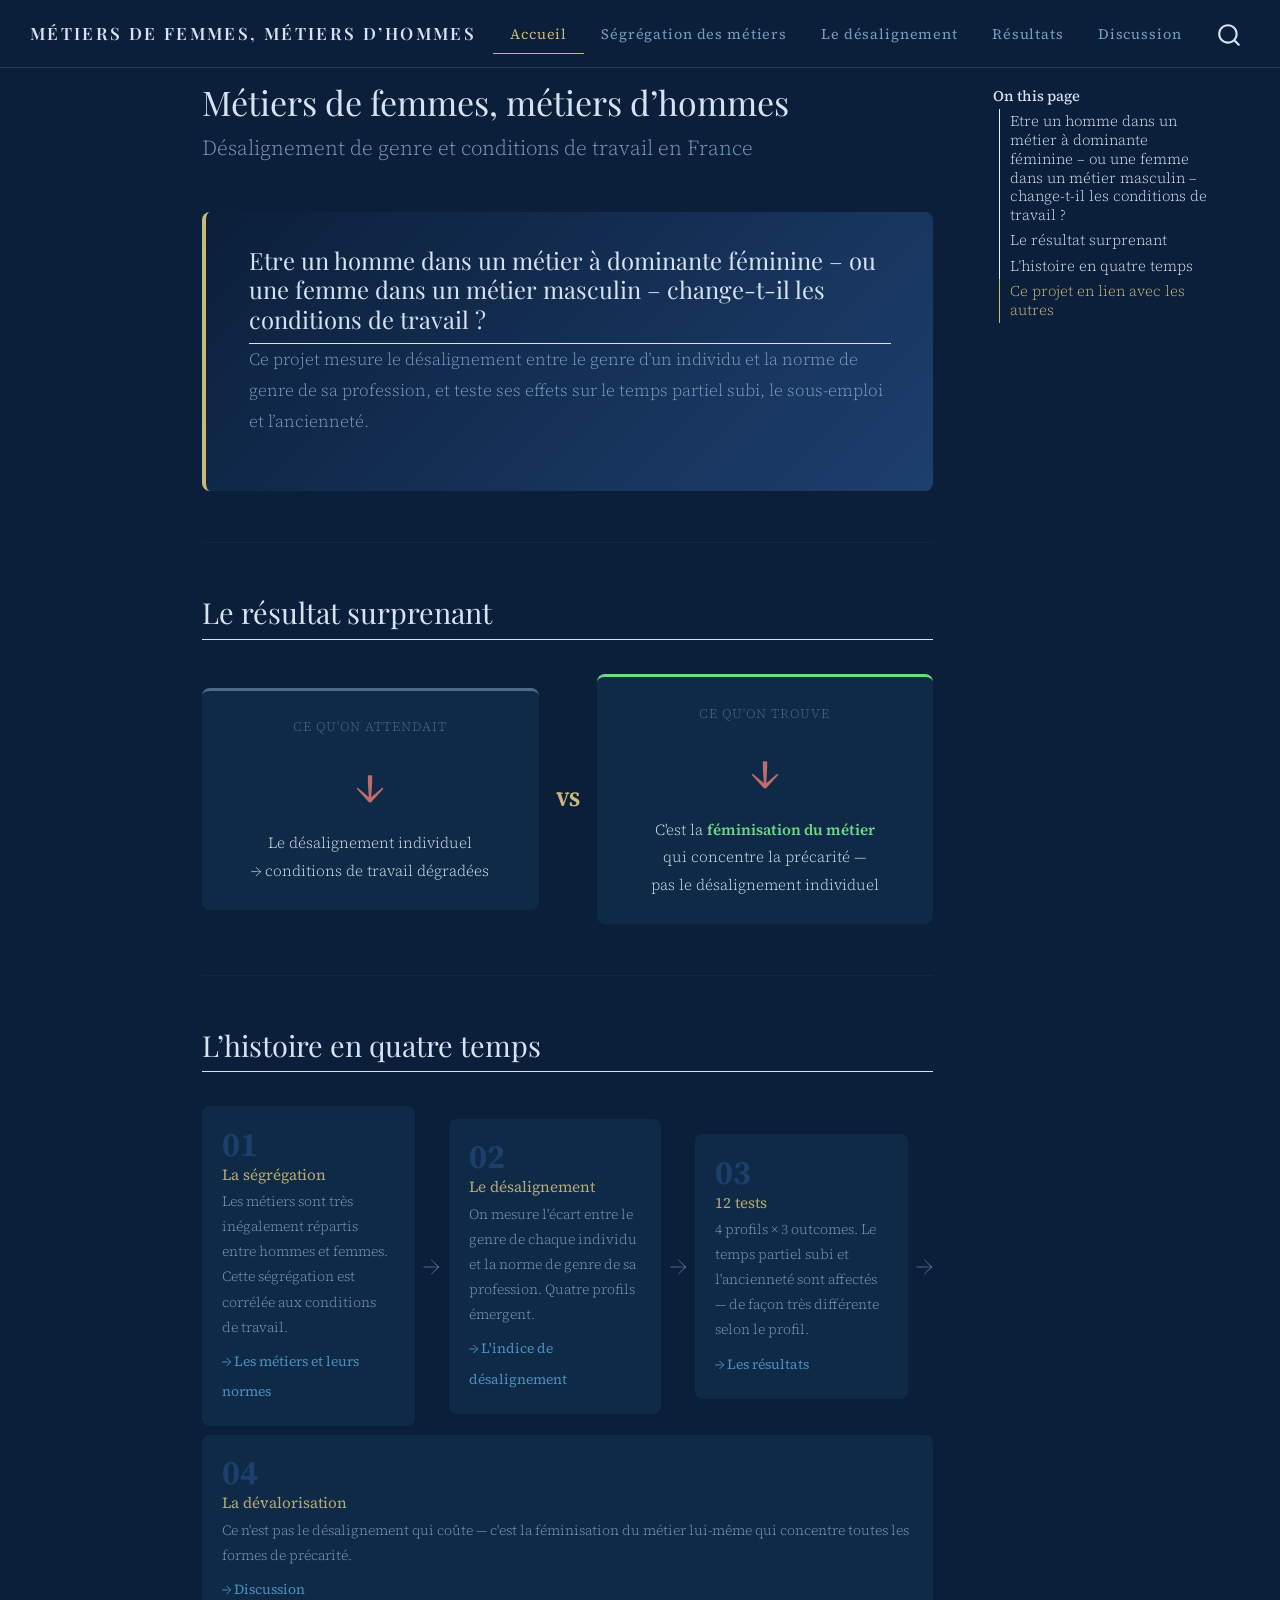
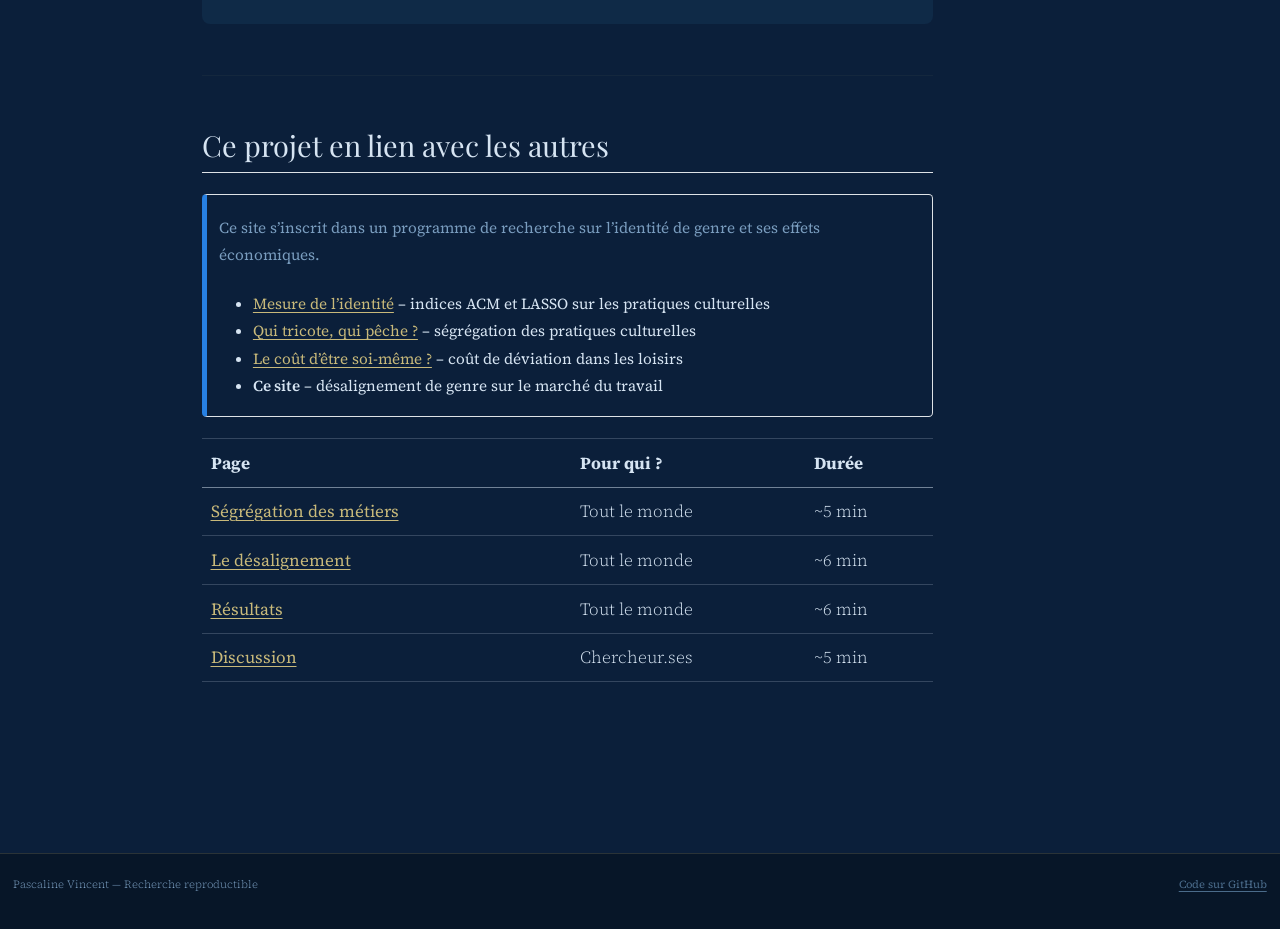
==== docs/index.html @ 243b4a3d "Add files via upload" ====
<!DOCTYPE html>
<html xmlns="http://www.w3.org/1999/xhtml" lang="en" xml:lang="en"><head>

<meta charset="utf-8">
<meta name="generator" content="quarto-1.9.38">

<meta name="viewport" content="width=device-width, initial-scale=1.0, user-scalable=yes">


<title>Métiers de femmes, métiers d’hommes</title>
<style>
/* Default styles provided by pandoc.
** See https://pandoc.org/MANUAL.html#variables-for-html for config info.
*/
code{white-space: pre-wrap;}
span.smallcaps{font-variant: small-caps;}
div.columns{display: flex; gap: min(4vw, 1.5em);}
div.column{flex: auto; overflow-x: auto;}
div.hanging-indent{margin-left: 1.5em; text-indent: -1.5em;}
ul.task-list{list-style: none;}
ul.task-list li input[type="checkbox"] {
  width: 0.8em;
  margin: 0 0.8em 0.2em -1em; /* quarto-specific, see https://github.com/quarto-dev/quarto-cli/issues/4556 */ 
  vertical-align: middle;
}
</style>


<script src="site_libs/quarto-nav/quarto-nav.js"></script>
<script src="site_libs/quarto-nav/headroom.min.js"></script>
<script src="site_libs/clipboard/clipboard.min.js"></script>
<script src="site_libs/quarto-search/autocomplete.umd.js"></script>
<script src="site_libs/quarto-search/fuse.min.js"></script>
<script src="site_libs/quarto-search/quarto-search.js"></script>
<meta name="quarto:offset" content="./">
<script src="site_libs/quarto-html/quarto.js" type="module"></script>
<script src="site_libs/quarto-html/tabsets/tabsets.js" type="module"></script>
<script src="site_libs/quarto-html/popper.min.js"></script>
<script src="site_libs/quarto-html/tippy.umd.min.js"></script>
<script src="site_libs/quarto-html/anchor.min.js"></script>
<link href="site_libs/quarto-html/tippy.css" rel="stylesheet">
<link href="site_libs/quarto-html/quarto-syntax-highlighting-dark-0a6b7249c26820e032cb0bd839ff02b1.css" rel="stylesheet" id="quarto-text-highlighting-styles">
<script src="site_libs/bootstrap/bootstrap.min.js"></script>
<link href="site_libs/bootstrap/bootstrap-icons.css" rel="stylesheet">
<link href="site_libs/bootstrap/bootstrap-879e8bed3193373697439a1f1702f78c.min.css" rel="stylesheet" append-hash="true" id="quarto-bootstrap" data-mode="dark">
<script id="quarto-search-options" type="application/json">{
  "location": "navbar",
  "copy-button": false,
  "collapse-after": 3,
  "panel-placement": "end",
  "type": "overlay",
  "limit": 50,
  "keyboard-shortcut": [
    "f",
    "/",
    "s"
  ],
  "show-item-context": false,
  "language": {
    "search-no-results-text": "No results",
    "search-matching-documents-text": "matching documents",
    "search-copy-link-title": "Copy link to search",
    "search-hide-matches-text": "Hide additional matches",
    "search-more-match-text": "more match in this document",
    "search-more-matches-text": "more matches in this document",
    "search-clear-button-title": "Clear",
    "search-text-placeholder": "",
    "search-detached-cancel-button-title": "Cancel",
    "search-submit-button-title": "Submit",
    "search-label": "Search"
  }
}</script>
<style>html{ scroll-behavior: smooth; }</style>
<link rel="preconnect" href="https://fonts.googleapis.com">
<link href="https://fonts.googleapis.com/css2?family=Playfair+Display:ital,wght@0,600;1,400&amp;family=Source+Serif+4:opsz,wght@8..60,300;8..60,400&amp;family=IBM+Plex+Mono:wght@400&amp;display=swap" rel="stylesheet">


</head>

<body class="nav-fixed quarto-light">

<div id="quarto-search-results"></div>
  <header id="quarto-header" class="headroom fixed-top">
    <nav class="navbar navbar-expand-lg " data-bs-theme="dark">
      <div class="navbar-container container-fluid">
      <div class="navbar-brand-container mx-auto">
    <a class="navbar-brand" href="./index.html">
    <span class="navbar-title">Métiers de femmes, métiers d’hommes</span>
    </a>
  </div>
            <div id="quarto-search" class="" title="Search"></div>
          <button class="navbar-toggler" type="button" data-bs-toggle="collapse" data-bs-target="#navbarCollapse" aria-controls="navbarCollapse" role="menu" aria-expanded="false" aria-label="Toggle navigation" onclick="if (window.quartoToggleHeadroom) { window.quartoToggleHeadroom(); }">
  <span class="navbar-toggler-icon"></span>
</button>
          <div class="collapse navbar-collapse" id="navbarCollapse">
            <ul class="navbar-nav navbar-nav-scroll me-auto">
  <li class="nav-item">
    <a class="nav-link active" href="./index.html" aria-current="page"> 
<span class="menu-text">Accueil</span></a>
  </li>  
  <li class="nav-item">
    <a class="nav-link" href="./segregation.html"> 
<span class="menu-text">Ségrégation des métiers</span></a>
  </li>  
  <li class="nav-item">
    <a class="nav-link" href="./deviation.html"> 
<span class="menu-text">Le désalignement</span></a>
  </li>  
  <li class="nav-item">
    <a class="nav-link" href="./resultats.html"> 
<span class="menu-text">Résultats</span></a>
  </li>  
  <li class="nav-item">
    <a class="nav-link" href="./discussion.html"> 
<span class="menu-text">Discussion</span></a>
  </li>  
</ul>
          </div> <!-- /navcollapse -->
            <div class="quarto-navbar-tools">
</div>
      </div> <!-- /container-fluid -->
    </nav>
</header>
<!-- content -->
<div id="quarto-content" class="quarto-container page-columns page-rows-contents page-layout-article page-navbar">
<!-- sidebar -->
<!-- margin-sidebar -->
    <div id="quarto-margin-sidebar" class="sidebar margin-sidebar">
        <nav id="TOC" role="doc-toc" class="toc-active">
    <h2 id="toc-title">On this page</h2>
   
  <ul class="collapse">
  <li><a href="#etre-un-homme-dans-un-métier-à-dominante-féminine-ou-une-femme-dans-un-métier-masculin-change-t-il-les-conditions-de-travail" id="toc-etre-un-homme-dans-un-métier-à-dominante-féminine-ou-une-femme-dans-un-métier-masculin-change-t-il-les-conditions-de-travail" class="nav-link active" data-scroll-target="#etre-un-homme-dans-un-métier-à-dominante-féminine-ou-une-femme-dans-un-métier-masculin-change-t-il-les-conditions-de-travail">Etre un homme dans un métier à dominante féminine – ou une femme dans un métier masculin – change-t-il les conditions de travail ?</a></li>
  <li><a href="#le-résultat-surprenant" id="toc-le-résultat-surprenant" class="nav-link" data-scroll-target="#le-résultat-surprenant">Le résultat surprenant</a></li>
  <li><a href="#lhistoire-en-quatre-temps" id="toc-lhistoire-en-quatre-temps" class="nav-link" data-scroll-target="#lhistoire-en-quatre-temps">L’histoire en quatre temps</a></li>
  <li><a href="#ce-projet-en-lien-avec-les-autres" id="toc-ce-projet-en-lien-avec-les-autres" class="nav-link" data-scroll-target="#ce-projet-en-lien-avec-les-autres">Ce projet en lien avec les autres</a></li>
  </ul>
</nav>
    </div>
<!-- main -->
<main class="content" id="quarto-document-content">

<header id="title-block-header" class="quarto-title-block default">
<div class="quarto-title">
<h1 class="title">Métiers de femmes, métiers d’hommes</h1>
<p class="subtitle lead">Désalignement de genre et conditions de travail en France</p>
</div>



<div class="quarto-title-meta">

    
  
    
  </div>
  


</header>


<section id="etre-un-homme-dans-un-métier-à-dominante-féminine-ou-une-femme-dans-un-métier-masculin-change-t-il-les-conditions-de-travail" class="level2 hero-banner">
<h2 class="anchored" data-anchor-id="etre-un-homme-dans-un-métier-à-dominante-féminine-ou-une-femme-dans-un-métier-masculin-change-t-il-les-conditions-de-travail">Etre un homme dans un métier à dominante féminine – ou une femme dans un métier masculin – change-t-il les conditions de travail ?</h2>
<p>Ce projet mesure le désalignement entre le genre d’un individu et la norme de genre de sa profession, et teste ses effets sur le temps partiel subi, le sous-emploi et l’ancienneté.</p>
</section>
<hr>
<section id="le-résultat-surprenant" class="level2">
<h2 class="anchored" data-anchor-id="le-résultat-surprenant">Le résultat surprenant</h2>
<div class="teaser-result">
  <div class="teaser-pred">
    <div class="teaser-label">Ce qu'on attendait</div>
    <div class="teaser-arrow down">↓</div>
    <div class="teaser-text">Le désalignement individuel<br>→ conditions de travail dégradées</div>
  </div>
  <div class="teaser-vs">VS</div>
  <div class="teaser-found">
    <div class="teaser-label">Ce qu'on trouve</div>
    <div class="teaser-arrow down">↓</div>
    <div class="teaser-text">C'est la <strong>féminisation du métier</strong><br>qui concentre la précarité —<br>pas le désalignement individuel</div>
  </div>
</div>
<hr>
</section>
<section id="lhistoire-en-quatre-temps" class="level2">
<h2 class="anchored" data-anchor-id="lhistoire-en-quatre-temps">L’histoire en quatre temps</h2>
<div class="story-steps">

  <div class="story-step">
    <div class="step-num">01</div>
    <div class="step-content">
      <h4 class="anchored">La ségrégation</h4>
      <p>Les métiers sont très inégalement répartis entre hommes et femmes. Cette ségrégation est corrélée aux conditions de travail.</p>
      <a href="./segregation.html" class="step-link">→ Les métiers et leurs normes</a>
    </div>
  </div>

  <div class="story-arrow">→</div>

  <div class="story-step">
    <div class="step-num">02</div>
    <div class="step-content">
      <h4 class="anchored">Le désalignement</h4>
      <p>On mesure l'écart entre le genre de chaque individu et la norme de genre de sa profession. Quatre profils émergent.</p>
      <a href="./deviation.html" class="step-link">→ L'indice de désalignement</a>
    </div>
  </div>

  <div class="story-arrow">→</div>

  <div class="story-step">
    <div class="step-num">03</div>
    <div class="step-content">
      <h4 class="anchored">12 tests</h4>
      <p>4 profils × 3 outcomes. Le temps partiel subi et l'ancienneté sont affectés — de façon très différente selon le profil.</p>
      <a href="./resultats.html" class="step-link">→ Les résultats</a>
    </div>
  </div>

  <div class="story-arrow">→</div>

  <div class="story-step">
    <div class="step-num">04</div>
    <div class="step-content">
      <h4 class="anchored">La dévalorisation</h4>
      <p>Ce n'est pas le désalignement qui coûte — c'est la féminisation du métier lui-même qui concentre toutes les formes de précarité.</p>
      <a href="./discussion.html" class="step-link">→ Discussion</a>
    </div>
  </div>

</div>
<hr>
</section>
<section id="ce-projet-en-lien-avec-les-autres" class="level2">
<h2 class="anchored" data-anchor-id="ce-projet-en-lien-avec-les-autres">Ce projet en lien avec les autres</h2>
<div class="callout callout-style-simple callout-note no-icon">
<div class="callout-body d-flex">
<div class="callout-icon-container">
<i class="callout-icon no-icon"></i>
</div>
<div class="callout-body-container">
<p>Ce site s’inscrit dans un programme de recherche sur l’identité de genre et ses effets économiques.</p>
<ul>
<li><strong><a href="https://pascalinevincent.github.io/gender_identity/">Mesure de l’identité</a></strong> – indices ACM et LASSO sur les pratiques culturelles</li>
<li><strong><a href="https://pascalinevincent.github.io/segreg/">Qui tricote, qui pêche ?</a></strong> – ségrégation des pratiques culturelles</li>
<li><strong><a href="https://pascalinevincent.github.io/cout_deviation/">Le coût d’être soi-même ?</a></strong> – coût de déviation dans les loisirs</li>
<li><strong>Ce site</strong> – désalignement de genre sur le marché du travail</li>
</ul>
</div>
</div>
</div>
<table class="caption-top table">
<thead>
<tr class="header">
<th>Page</th>
<th>Pour qui ?</th>
<th>Durée</th>
</tr>
</thead>
<tbody>
<tr class="odd">
<td><a href="./segregation.html">Ségrégation des métiers</a></td>
<td>Tout le monde</td>
<td>~5 min</td>
</tr>
<tr class="even">
<td><a href="./deviation.html">Le désalignement</a></td>
<td>Tout le monde</td>
<td>~6 min</td>
</tr>
<tr class="odd">
<td><a href="./resultats.html">Résultats</a></td>
<td>Tout le monde</td>
<td>~6 min</td>
</tr>
<tr class="even">
<td><a href="./discussion.html">Discussion</a></td>
<td>Chercheur.ses</td>
<td>~5 min</td>
</tr>
</tbody>
</table>


</section>

</main> <!-- /main -->
<script id="quarto-html-after-body" type="application/javascript">
  window.document.addEventListener("DOMContentLoaded", function (event) {
    const icon = "";
    const anchorJS = new window.AnchorJS();
    anchorJS.options = {
      placement: 'right',
      icon: icon
    };
    anchorJS.add('.anchored');
    const isCodeAnnotation = (el) => {
      for (const clz of el.classList) {
        if (clz.startsWith('code-annotation-')) {                     
          return true;
        }
      }
      return false;
    }
    const onCopySuccess = function(e) {
      // button target
      const button = e.trigger;
      // don't keep focus
      button.blur();
      // flash "checked"
      button.classList.add('code-copy-button-checked');
      var currentTitle = button.getAttribute("title");
      button.setAttribute("title", "Copied!");
      let tooltip;
      if (window.bootstrap) {
        button.setAttribute("data-bs-toggle", "tooltip");
        button.setAttribute("data-bs-placement", "left");
        button.setAttribute("data-bs-title", "Copied!");
        tooltip = new bootstrap.Tooltip(button, 
          { trigger: "manual", 
            customClass: "code-copy-button-tooltip",
            offset: [0, -8]});
        tooltip.show();    
      }
      setTimeout(function() {
        if (tooltip) {
          tooltip.hide();
          button.removeAttribute("data-bs-title");
          button.removeAttribute("data-bs-toggle");
          button.removeAttribute("data-bs-placement");
        }
        button.setAttribute("title", currentTitle);
        button.classList.remove('code-copy-button-checked');
      }, 1000);
      // clear code selection
      e.clearSelection();
    }
    const getTextToCopy = function(trigger) {
      const outerScaffold = trigger.parentElement.cloneNode(true);
      const codeEl = outerScaffold.querySelector('code');
      for (const childEl of codeEl.children) {
        if (isCodeAnnotation(childEl)) {
          childEl.remove();
        }
      }
      return codeEl.innerText;
    }
    const clipboard = new window.ClipboardJS('.code-copy-button:not([data-in-quarto-modal])', {
      text: getTextToCopy
    });
    clipboard.on('success', onCopySuccess);
    if (window.document.getElementById('quarto-embedded-source-code-modal')) {
      const clipboardModal = new window.ClipboardJS('.code-copy-button[data-in-quarto-modal]', {
        text: getTextToCopy,
        container: window.document.getElementById('quarto-embedded-source-code-modal')
      });
      clipboardModal.on('success', onCopySuccess);
    }
      var localhostRegex = new RegExp(/^(?:http|https):\/\/localhost\:?[0-9]*\//);
      var mailtoRegex = new RegExp(/^mailto:/);
        var filterRegex = new RegExp('/' + window.location.host + '/');
      var isInternal = (href) => {
          return filterRegex.test(href) || localhostRegex.test(href) || mailtoRegex.test(href);
      }
      // Inspect non-navigation links and adorn them if external
     var links = window.document.querySelectorAll('a[href]:not(.nav-link):not(.navbar-brand):not(.toc-action):not(.sidebar-link):not(.sidebar-item-toggle):not(.pagination-link):not(.no-external):not([aria-hidden]):not(.dropdown-item):not(.quarto-navigation-tool):not(.about-link)');
      for (var i=0; i<links.length; i++) {
        const link = links[i];
        if (!isInternal(link.href)) {
          // undo the damage that might have been done by quarto-nav.js in the case of
          // links that we want to consider external
          if (link.dataset.originalHref !== undefined) {
            link.href = link.dataset.originalHref;
          }
        }
      }
    function tippyHover(el, contentFn, onTriggerFn, onUntriggerFn) {
      const config = {
        allowHTML: true,
        maxWidth: 500,
        delay: 100,
        arrow: false,
        appendTo: function(el) {
            return el.parentElement;
        },
        interactive: true,
        interactiveBorder: 10,
        theme: 'quarto',
        placement: 'bottom-start',
      };
      if (contentFn) {
        config.content = contentFn;
      }
      if (onTriggerFn) {
        config.onTrigger = onTriggerFn;
      }
      if (onUntriggerFn) {
        config.onUntrigger = onUntriggerFn;
      }
      window.tippy(el, config); 
    }
    const noterefs = window.document.querySelectorAll('a[role="doc-noteref"]');
    for (var i=0; i<noterefs.length; i++) {
      const ref = noterefs[i];
      tippyHover(ref, function() {
        // use id or data attribute instead here
        let href = ref.getAttribute('data-footnote-href') || ref.getAttribute('href');
        try { href = new URL(href).hash; } catch {}
        const id = href.replace(/^#\/?/, "");
        const note = window.document.getElementById(id);
        if (note) {
          return note.innerHTML;
        } else {
          return "";
        }
      });
    }
    const xrefs = window.document.querySelectorAll('a.quarto-xref');
    const processXRef = (id, note) => {
      // Strip column container classes
      const stripColumnClz = (el) => {
        el.classList.remove("page-full", "page-columns");
        if (el.children) {
          for (const child of el.children) {
            stripColumnClz(child);
          }
        }
      }
      stripColumnClz(note)
      if (id === null || id.startsWith('sec-')) {
        // Special case sections, only their first couple elements
        const container = document.createElement("div");
        if (note.children && note.children.length > 2) {
          container.appendChild(note.children[0].cloneNode(true));
          for (let i = 1; i < note.children.length; i++) {
            const child = note.children[i];
            if (child.tagName === "P" && child.innerText === "") {
              continue;
            } else {
              container.appendChild(child.cloneNode(true));
              break;
            }
          }
          if (window.Quarto?.typesetMath) {
            window.Quarto.typesetMath(container);
          }
          return container.innerHTML
        } else {
          if (window.Quarto?.typesetMath) {
            window.Quarto.typesetMath(note);
          }
          return note.innerHTML;
        }
      } else {
        // Remove any anchor links if they are present
        const anchorLink = note.querySelector('a.anchorjs-link');
        if (anchorLink) {
          anchorLink.remove();
        }
        if (window.Quarto?.typesetMath) {
          window.Quarto.typesetMath(note);
        }
        if (note.classList.contains("callout")) {
          return note.outerHTML;
        } else {
          return note.innerHTML;
        }
      }
    }
    for (var i=0; i<xrefs.length; i++) {
      const xref = xrefs[i];
      tippyHover(xref, undefined, function(instance) {
        instance.disable();
        let url = xref.getAttribute('href');
        let hash = undefined; 
        if (url.startsWith('#')) {
          hash = url;
        } else {
          try { hash = new URL(url).hash; } catch {}
        }
        if (hash) {
          const id = hash.replace(/^#\/?/, "");
          const note = window.document.getElementById(id);
          if (note !== null) {
            try {
              const html = processXRef(id, note.cloneNode(true));
              instance.setContent(html);
            } finally {
              instance.enable();
              instance.show();
            }
          } else {
            // See if we can fetch this
            fetch(url.split('#')[0])
            .then(res => res.text())
            .then(html => {
              const parser = new DOMParser();
              const htmlDoc = parser.parseFromString(html, "text/html");
              const note = htmlDoc.getElementById(id);
              if (note !== null) {
                const html = processXRef(id, note);
                instance.setContent(html);
              } 
            }).finally(() => {
              instance.enable();
              instance.show();
            });
          }
        } else {
          // See if we can fetch a full url (with no hash to target)
          // This is a special case and we should probably do some content thinning / targeting
          fetch(url)
          .then(res => res.text())
          .then(html => {
            const parser = new DOMParser();
            const htmlDoc = parser.parseFromString(html, "text/html");
            const note = htmlDoc.querySelector('main.content');
            if (note !== null) {
              // This should only happen for chapter cross references
              // (since there is no id in the URL)
              // remove the first header
              if (note.children.length > 0 && note.children[0].tagName === "HEADER") {
                note.children[0].remove();
              }
              const html = processXRef(null, note);
              instance.setContent(html);
            } 
          }).finally(() => {
            instance.enable();
            instance.show();
          });
        }
      }, function(instance) {
      });
    }
        let selectedAnnoteEl;
        const selectorForAnnotation = ( cell, annotation) => {
          let cellAttr = 'data-code-cell="' + cell + '"';
          let lineAttr = 'data-code-annotation="' +  annotation + '"';
          const selector = 'span[' + cellAttr + '][' + lineAttr + ']';
          return selector;
        }
        const selectCodeLines = (annoteEl) => {
          const doc = window.document;
          const targetCell = annoteEl.getAttribute("data-target-cell");
          const targetAnnotation = annoteEl.getAttribute("data-target-annotation");
          const annoteSpan = window.document.querySelector(selectorForAnnotation(targetCell, targetAnnotation));
          const lines = annoteSpan.getAttribute("data-code-lines").split(",");
          const lineIds = lines.map((line) => {
            return targetCell + "-" + line;
          })
          let top = null;
          let height = null;
          let parent = null;
          if (lineIds.length > 0) {
              //compute the position of the single el (top and bottom and make a div)
              const el = window.document.getElementById(lineIds[0]);
              top = el.offsetTop;
              height = el.offsetHeight;
              parent = el.parentElement.parentElement;
            if (lineIds.length > 1) {
              const lastEl = window.document.getElementById(lineIds[lineIds.length - 1]);
              const bottom = lastEl.offsetTop + lastEl.offsetHeight;
              height = bottom - top;
            }
            if (top !== null && height !== null && parent !== null) {
              // cook up a div (if necessary) and position it 
              let div = window.document.getElementById("code-annotation-line-highlight");
              if (div === null) {
                div = window.document.createElement("div");
                div.setAttribute("id", "code-annotation-line-highlight");
                div.style.position = 'absolute';
                parent.appendChild(div);
              }
              div.style.top = top - 2 + "px";
              div.style.height = height + 4 + "px";
              div.style.left = 0;
              let gutterDiv = window.document.getElementById("code-annotation-line-highlight-gutter");
              if (gutterDiv === null) {
                gutterDiv = window.document.createElement("div");
                gutterDiv.setAttribute("id", "code-annotation-line-highlight-gutter");
                gutterDiv.style.position = 'absolute';
                const codeCell = window.document.getElementById(targetCell);
                const gutter = codeCell.querySelector('.code-annotation-gutter');
                gutter.appendChild(gutterDiv);
              }
              gutterDiv.style.top = top - 2 + "px";
              gutterDiv.style.height = height + 4 + "px";
            }
            selectedAnnoteEl = annoteEl;
          }
        };
        const unselectCodeLines = () => {
          const elementsIds = ["code-annotation-line-highlight", "code-annotation-line-highlight-gutter"];
          elementsIds.forEach((elId) => {
            const div = window.document.getElementById(elId);
            if (div) {
              div.remove();
            }
          });
          selectedAnnoteEl = undefined;
        };
          // Handle positioning of the toggle
      window.addEventListener(
        "resize",
        throttle(() => {
          elRect = undefined;
          if (selectedAnnoteEl) {
            selectCodeLines(selectedAnnoteEl);
          }
        }, 10)
      );
      function throttle(fn, ms) {
      let throttle = false;
      let timer;
        return (...args) => {
          if(!throttle) { // first call gets through
              fn.apply(this, args);
              throttle = true;
          } else { // all the others get throttled
              if(timer) clearTimeout(timer); // cancel #2
              timer = setTimeout(() => {
                fn.apply(this, args);
                timer = throttle = false;
              }, ms);
          }
        };
      }
        // Attach click handler to the DT
        const annoteDls = window.document.querySelectorAll('dt[data-target-cell]');
        for (const annoteDlNode of annoteDls) {
          annoteDlNode.addEventListener('click', (event) => {
            const clickedEl = event.target;
            if (clickedEl !== selectedAnnoteEl) {
              unselectCodeLines();
              const activeEl = window.document.querySelector('dt[data-target-cell].code-annotation-active');
              if (activeEl) {
                activeEl.classList.remove('code-annotation-active');
              }
              selectCodeLines(clickedEl);
              clickedEl.classList.add('code-annotation-active');
            } else {
              // Unselect the line
              unselectCodeLines();
              clickedEl.classList.remove('code-annotation-active');
            }
          });
        }
    const findCites = (el) => {
      const parentEl = el.parentElement;
      if (parentEl) {
        const cites = parentEl.dataset.cites;
        if (cites) {
          return {
            el,
            cites: cites.split(' ')
          };
        } else {
          return findCites(el.parentElement)
        }
      } else {
        return undefined;
      }
    };
    var bibliorefs = window.document.querySelectorAll('a[role="doc-biblioref"]');
    for (var i=0; i<bibliorefs.length; i++) {
      const ref = bibliorefs[i];
      const citeInfo = findCites(ref);
      if (citeInfo) {
        tippyHover(citeInfo.el, function() {
          var popup = window.document.createElement('div');
          citeInfo.cites.forEach(function(cite) {
            var citeDiv = window.document.createElement('div');
            citeDiv.classList.add('hanging-indent');
            citeDiv.classList.add('csl-entry');
            var biblioDiv = window.document.getElementById('ref-' + cite);
            if (biblioDiv) {
              citeDiv.innerHTML = biblioDiv.innerHTML;
            }
            popup.appendChild(citeDiv);
          });
          return popup.innerHTML;
        });
      }
    }
  });
  </script>
</div> <!-- /content -->
<footer class="footer">
  <div class="nav-footer">
    <div class="nav-footer-left">
<p>Pascaline Vincent — Recherche reproductible</p>
</div>   
    <div class="nav-footer-center">
      &nbsp;
    </div>
    <div class="nav-footer-right">
<p><a href="https://github.com/pascalinevincent">Code sur GitHub</a></p>
</div>
  </div>
</footer>




<script src="site_libs/quarto-html/zenscroll-min.js"></script>
</body></html>
---- docs/site_libs/quarto-html/tippy.css ----
.tippy-box[data-animation=fade][data-state=hidden]{opacity:0}[data-tippy-root]{max-width:calc(100vw - 10px)}.tippy-box{position:relative;background-color:#333;color:#fff;border-radius:4px;font-size:14px;line-height:1.4;white-space:normal;outline:0;transition-property:transform,visibility,opacity}.tippy-box[data-placement^=top]>.tippy-arrow{bottom:0}.tippy-box[data-placement^=top]>.tippy-arrow:before{bottom:-7px;left:0;border-width:8px 8px 0;border-top-color:initial;transform-origin:center top}.tippy-box[data-placement^=bottom]>.tippy-arrow{top:0}.tippy-box[data-placement^=bottom]>.tippy-arrow:before{top:-7px;left:0;border-width:0 8px 8px;border-bottom-color:initial;transform-origin:center bottom}.tippy-box[data-placement^=left]>.tippy-arrow{right:0}.tippy-box[data-placement^=left]>.tippy-arrow:before{border-width:8px 0 8px 8px;border-left-color:initial;right:-7px;transform-origin:center left}.tippy-box[data-placement^=right]>.tippy-arrow{left:0}.tippy-box[data-placement^=right]>.tippy-arrow:before{left:-7px;border-width:8px 8px 8px 0;border-right-color:initial;transform-origin:center right}.tippy-box[data-inertia][data-state=visible]{transition-timing-function:cubic-bezier(.54,1.5,.38,1.11)}.tippy-arrow{width:16px;height:16px;color:#333}.tippy-arrow:before{content:"";position:absolute;border-color:transparent;border-style:solid}.tippy-content{position:relative;padding:5px 9px;z-index:1}
---- docs/site_libs/quarto-html/quarto-syntax-highlighting-dark-0a6b7249c26820e032cb0bd839ff02b1.css ----
/* quarto syntax highlight colors */
:root {
  --quarto-hl-al-color: #f07178;
  --quarto-hl-an-color: #d4d0ab;
  --quarto-hl-at-color: #00e0e0;
  --quarto-hl-bn-color: #d4d0ab;
  --quarto-hl-bu-color: #abe338;
  --quarto-hl-ch-color: #abe338;
  --quarto-hl-co-color: #f8f8f2;
  --quarto-hl-cv-color: #ffd700;
  --quarto-hl-cn-color: #ffd700;
  --quarto-hl-cf-color: #ffa07a;
  --quarto-hl-dt-color: #ffa07a;
  --quarto-hl-dv-color: #d4d0ab;
  --quarto-hl-do-color: #f8f8f2;
  --quarto-hl-er-color: #f07178;
  --quarto-hl-ex-color: #00e0e0;
  --quarto-hl-fl-color: #d4d0ab;
  --quarto-hl-fu-color: #ffa07a;
  --quarto-hl-im-color: #abe338;
  --quarto-hl-in-color: #d4d0ab;
  --quarto-hl-kw-color: #ffa07a;
  --quarto-hl-op-color: #ffa07a;
  --quarto-hl-ot-color: #00e0e0;
  --quarto-hl-pp-color: #dcc6e0;
  --quarto-hl-re-color: #00e0e0;
  --quarto-hl-sc-color: #abe338;
  --quarto-hl-ss-color: #abe338;
  --quarto-hl-st-color: #abe338;
  --quarto-hl-va-color: #00e0e0;
  --quarto-hl-vs-color: #abe338;
  --quarto-hl-wa-color: #dcc6e0;
}

/* other quarto variables */
:root {
  --quarto-font-monospace: SFMono-Regular, Menlo, Monaco, Consolas, "Liberation Mono", "Courier New", monospace;
}

/* syntax highlight based on Pandoc's rules */
pre > code.sourceCode > span {
  color: #f8f8f2;
}

code.sourceCode > span {
  color: #f8f8f2;
}

div.sourceCode,
div.sourceCode pre.sourceCode {
  color: #f8f8f2;
}

/* Normal */
code span {
  color: #f8f8f2;
}

/* Alert */
code span.al {
  color: #f07178;
}

/* Annotation */
code span.an {
  color: #d4d0ab;
}

/* Attribute */
code span.at {
  color: #00e0e0;
}

/* BaseN */
code span.bn {
  color: #d4d0ab;
}

/* BuiltIn */
code span.bu {
  color: #abe338;
}

/* ControlFlow */
code span.cf {
  font-weight: bold;
  color: #ffa07a;
}

/* Char */
code span.ch {
  color: #abe338;
}

/* Constant */
code span.cn {
  color: #ffd700;
}

/* Comment */
code span.co {
  font-style: italic;
  color: #f8f8f2;
}

/* CommentVar */
code span.cv {
  color: #ffd700;
}

/* Documentation */
code span.do {
  color: #f8f8f2;
}

/* DataType */
code span.dt {
  color: #ffa07a;
}

/* DecVal */
code span.dv {
  color: #d4d0ab;
}

/* Error */
code span.er {
  color: #f07178;
  text-decoration: underline;
}

/* Extension */
code span.ex {
  font-weight: bold;
  color: #00e0e0;
}

/* Float */
code span.fl {
  color: #d4d0ab;
}

/* Function */
code span.fu {
  color: #ffa07a;
}

/* Import */
code span.im {
  color: #abe338;
}

/* Information */
code span.in {
  color: #d4d0ab;
}

/* Keyword */
code span.kw {
  font-weight: bold;
  color: #ffa07a;
}

/* Operator */
code span.op {
  color: #ffa07a;
}

/* Other */
code span.ot {
  color: #00e0e0;
}

/* Preprocessor */
code span.pp {
  color: #dcc6e0;
}

/* RegionMarker */
code span.re {
  background-color: #f8f8f2;
  color: #00e0e0;
}

/* SpecialChar */
code span.sc {
  color: #abe338;
}

/* SpecialString */
code span.ss {
  color: #abe338;
}

/* String */
code span.st {
  color: #abe338;
}

/* Variable */
code span.va {
  color: #00e0e0;
}

/* VerbatimString */
code span.vs {
  color: #abe338;
}

/* Warning */
code span.wa {
  color: #dcc6e0;
}

.prevent-inlining {
  content: "</";
}

/*# sourceMappingURL=175367c052bafc98bd680af3479823f0.css.map */
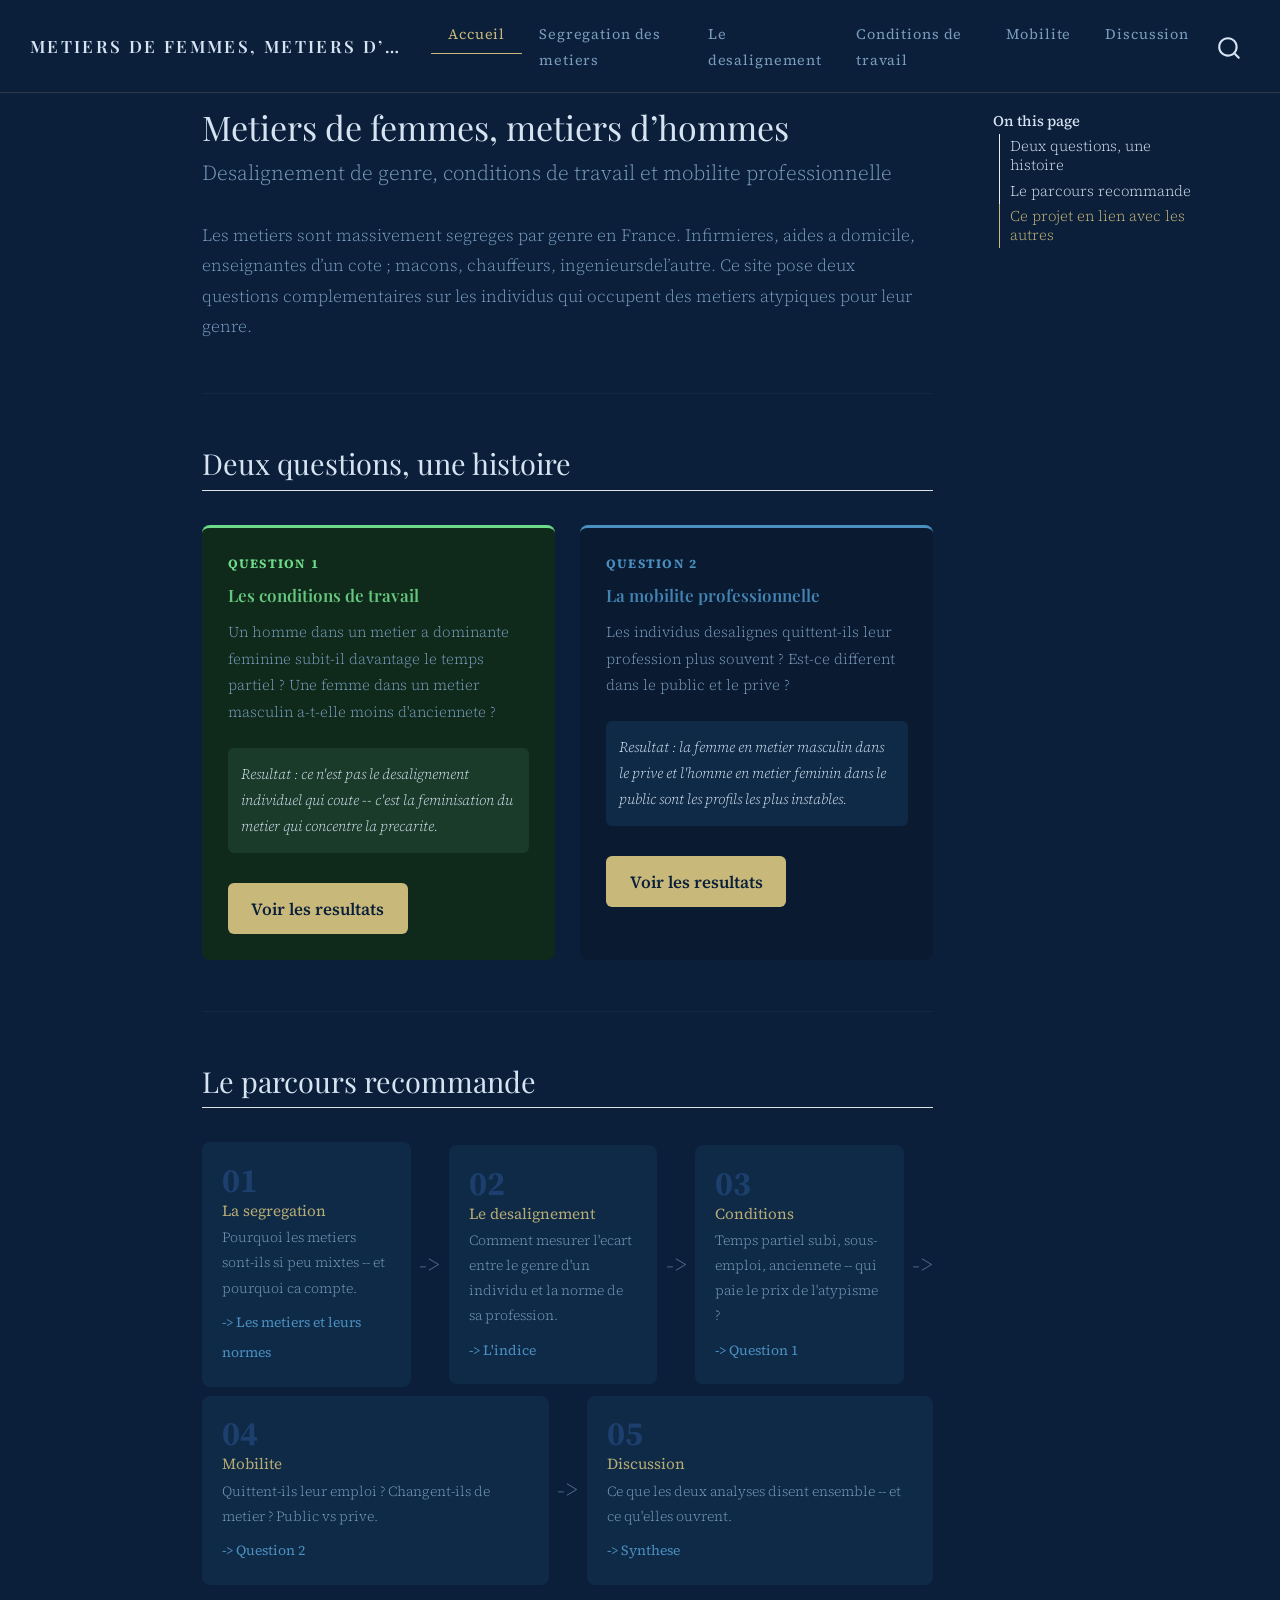
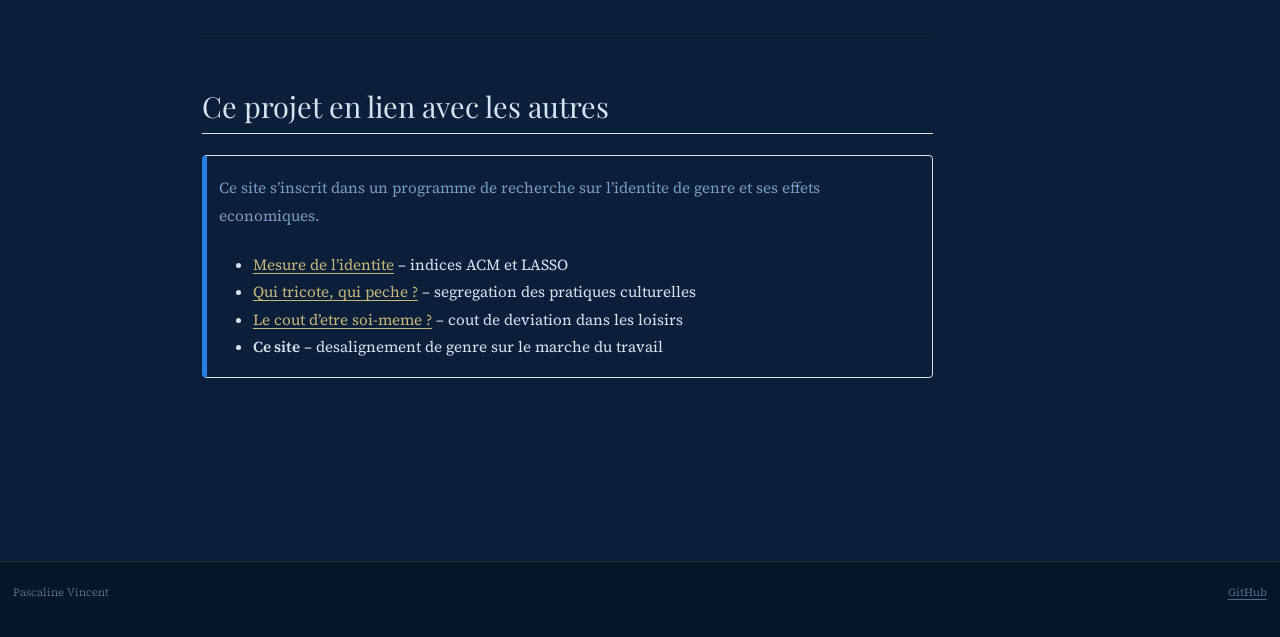
==== commit 67591965: "Add files via upload" ====
--- a/docs/index.html
+++ b/docs/index.html
@@ -7,7 +7,7 @@
 <meta name="viewport" content="width=device-width, initial-scale=1.0, user-scalable=yes">
 
 
-<title>Métiers de femmes, métiers d’hommes</title>
+<title>Metiers de femmes, metiers d’hommes</title>
 <style>
 /* Default styles provided by pandoc.
 ** See https://pandoc.org/MANUAL.html#variables-for-html for config info.
@@ -42,7 +42,7 @@
 <link href="site_libs/quarto-html/quarto-syntax-highlighting-dark-0a6b7249c26820e032cb0bd839ff02b1.css" rel="stylesheet" id="quarto-text-highlighting-styles">
 <script src="site_libs/bootstrap/bootstrap.min.js"></script>
 <link href="site_libs/bootstrap/bootstrap-icons.css" rel="stylesheet">
-<link href="site_libs/bootstrap/bootstrap-879e8bed3193373697439a1f1702f78c.min.css" rel="stylesheet" append-hash="true" id="quarto-bootstrap" data-mode="dark">
+<link href="site_libs/bootstrap/bootstrap-c64548521700ec0def1117b8626f2ef4.min.css" rel="stylesheet" append-hash="true" id="quarto-bootstrap" data-mode="dark">
 <script id="quarto-search-options" type="application/json">{
   "location": "navbar",
   "copy-button": false,
@@ -85,7 +85,7 @@
       <div class="navbar-container container-fluid">
       <div class="navbar-brand-container mx-auto">
     <a class="navbar-brand" href="./index.html">
-    <span class="navbar-title">Métiers de femmes, métiers d’hommes</span>
+    <span class="navbar-title">Metiers de femmes, metiers d’hommes</span>
     </a>
   </div>
             <div id="quarto-search" class="" title="Search"></div>
@@ -100,15 +100,19 @@
   </li>  
   <li class="nav-item">
     <a class="nav-link" href="./segregation.html"> 
-<span class="menu-text">Ségrégation des métiers</span></a>
+<span class="menu-text">Segregation des metiers</span></a>
   </li>  
   <li class="nav-item">
     <a class="nav-link" href="./deviation.html"> 
-<span class="menu-text">Le désalignement</span></a>
+<span class="menu-text">Le desalignement</span></a>
   </li>  
   <li class="nav-item">
-    <a class="nav-link" href="./resultats.html"> 
-<span class="menu-text">Résultats</span></a>
+    <a class="nav-link" href="./conditions.html"> 
+<span class="menu-text">Conditions de travail</span></a>
+  </li>  
+  <li class="nav-item">
+    <a class="nav-link" href="./transitions.html"> 
+<span class="menu-text">Mobilite</span></a>
   </li>  
   <li class="nav-item">
     <a class="nav-link" href="./discussion.html"> 
@@ -130,9 +134,8 @@
     <h2 id="toc-title">On this page</h2>
    
   <ul class="collapse">
-  <li><a href="#etre-un-homme-dans-un-métier-à-dominante-féminine-ou-une-femme-dans-un-métier-masculin-change-t-il-les-conditions-de-travail" id="toc-etre-un-homme-dans-un-métier-à-dominante-féminine-ou-une-femme-dans-un-métier-masculin-change-t-il-les-conditions-de-travail" class="nav-link active" data-scroll-target="#etre-un-homme-dans-un-métier-à-dominante-féminine-ou-une-femme-dans-un-métier-masculin-change-t-il-les-conditions-de-travail">Etre un homme dans un métier à dominante féminine – ou une femme dans un métier masculin – change-t-il les conditions de travail ?</a></li>
-  <li><a href="#le-résultat-surprenant" id="toc-le-résultat-surprenant" class="nav-link" data-scroll-target="#le-résultat-surprenant">Le résultat surprenant</a></li>
-  <li><a href="#lhistoire-en-quatre-temps" id="toc-lhistoire-en-quatre-temps" class="nav-link" data-scroll-target="#lhistoire-en-quatre-temps">L’histoire en quatre temps</a></li>
+  <li><a href="#deux-questions-une-histoire" id="toc-deux-questions-une-histoire" class="nav-link active" data-scroll-target="#deux-questions-une-histoire">Deux questions, une histoire</a></li>
+  <li><a href="#le-parcours-recommande" id="toc-le-parcours-recommande" class="nav-link" data-scroll-target="#le-parcours-recommande">Le parcours recommande</a></li>
   <li><a href="#ce-projet-en-lien-avec-les-autres" id="toc-ce-projet-en-lien-avec-les-autres" class="nav-link" data-scroll-target="#ce-projet-en-lien-avec-les-autres">Ce projet en lien avec les autres</a></li>
   </ul>
 </nav>
@@ -142,8 +145,8 @@
 
 <header id="title-block-header" class="quarto-title-block default">
 <div class="quarto-title">
-<h1 class="title">Métiers de femmes, métiers d’hommes</h1>
-<p class="subtitle lead">Désalignement de genre et conditions de travail en France</p>
+<h1 class="title">Metiers de femmes, metiers d’hommes</h1>
+<p class="subtitle lead">Desalignement de genre, conditions de travail et mobilite professionnelle</p>
 </div>
 
 
@@ -160,71 +163,98 @@
 </header>
 
 
-<section id="etre-un-homme-dans-un-métier-à-dominante-féminine-ou-une-femme-dans-un-métier-masculin-change-t-il-les-conditions-de-travail" class="level2 hero-banner">
-<h2 class="anchored" data-anchor-id="etre-un-homme-dans-un-métier-à-dominante-féminine-ou-une-femme-dans-un-métier-masculin-change-t-il-les-conditions-de-travail">Etre un homme dans un métier à dominante féminine – ou une femme dans un métier masculin – change-t-il les conditions de travail ?</h2>
-<p>Ce projet mesure le désalignement entre le genre d’un individu et la norme de genre de sa profession, et teste ses effets sur le temps partiel subi, le sous-emploi et l’ancienneté.</p>
-</section>
+<p>Les metiers sont massivement segreges par genre en France. Infirmieres, aides a domicile, enseignantes d’un cote ; macons, chauffeurs, ingenieursdel’autre. Ce site pose deux questions complementaires sur les individus qui occupent des metiers atypiques pour leur genre.</p>
 <hr>
-<section id="le-résultat-surprenant" class="level2">
-<h2 class="anchored" data-anchor-id="le-résultat-surprenant">Le résultat surprenant</h2>
-<div class="teaser-result">
-  <div class="teaser-pred">
-    <div class="teaser-label">Ce qu'on attendait</div>
-    <div class="teaser-arrow down">↓</div>
-    <div class="teaser-text">Le désalignement individuel<br>→ conditions de travail dégradées</div>
-  </div>
-  <div class="teaser-vs">VS</div>
-  <div class="teaser-found">
-    <div class="teaser-label">Ce qu'on trouve</div>
-    <div class="teaser-arrow down">↓</div>
-    <div class="teaser-text">C'est la <strong>féminisation du métier</strong><br>qui concentre la précarité —<br>pas le désalignement individuel</div>
-  </div>
+<section id="deux-questions-une-histoire" class="level2">
+<h2 class="anchored" data-anchor-id="deux-questions-une-histoire">Deux questions, une histoire</h2>
+<div class="two-questions">
+
+  <div class="question-card q1">
+    <div class="q-num">Question 1</div>
+    <h3 class="anchored">Les conditions de travail</h3>
+    <p>
+      Un homme dans un metier a dominante feminine subit-il davantage le temps partiel ?
+      Une femme dans un metier masculin a-t-elle moins d'anciennete ?
+    </p>
+    <div class="q-finding">
+      Resultat : ce n'est pas le desalignement individuel qui coute --
+      c'est la feminisation du metier qui concentre la precarite.
+    </div>
+    <a href="./conditions.html" class="btn-next">Voir les resultats</a>
+  </div>
+
+  <div class="question-card q2">
+    <div class="q-num">Question 2</div>
+    <h3 class="anchored">La mobilite professionnelle</h3>
+    <p>
+      Les individus desalignes quittent-ils leur profession plus souvent ?
+      Est-ce different dans le public et le prive ?
+    </p>
+    <div class="q-finding">
+      Resultat : la femme en metier masculin dans le prive
+      et l'homme en metier feminin dans le public
+      sont les profils les plus instables.
+    </div>
+    <a href="./transitions.html" class="btn-next">Voir les resultats</a>
+  </div>
+
 </div>
 <hr>
 </section>
-<section id="lhistoire-en-quatre-temps" class="level2">
-<h2 class="anchored" data-anchor-id="lhistoire-en-quatre-temps">L’histoire en quatre temps</h2>
+<section id="le-parcours-recommande" class="level2">
+<h2 class="anchored" data-anchor-id="le-parcours-recommande">Le parcours recommande</h2>
 <div class="story-steps">
 
   <div class="story-step">
     <div class="step-num">01</div>
     <div class="step-content">
-      <h4 class="anchored">La ségrégation</h4>
-      <p>Les métiers sont très inégalement répartis entre hommes et femmes. Cette ségrégation est corrélée aux conditions de travail.</p>
-      <a href="./segregation.html" class="step-link">→ Les métiers et leurs normes</a>
-    </div>
-  </div>
-
-  <div class="story-arrow">→</div>
+      <h4 class="anchored">La segregation</h4>
+      <p>Pourquoi les metiers sont-ils si peu mixtes -- et pourquoi ca compte.</p>
+      <a href="./segregation.html" class="step-link">-&gt; Les metiers et leurs normes</a>
+    </div>
+  </div>
+
+  <div class="story-arrow">-&gt;</div>
 
   <div class="story-step">
     <div class="step-num">02</div>
     <div class="step-content">
-      <h4 class="anchored">Le désalignement</h4>
-      <p>On mesure l'écart entre le genre de chaque individu et la norme de genre de sa profession. Quatre profils émergent.</p>
-      <a href="./deviation.html" class="step-link">→ L'indice de désalignement</a>
-    </div>
-  </div>
-
-  <div class="story-arrow">→</div>
+      <h4 class="anchored">Le desalignement</h4>
+      <p>Comment mesurer l'ecart entre le genre d'un individu et la norme de sa profession.</p>
+      <a href="./deviation.html" class="step-link">-&gt; L'indice</a>
+    </div>
+  </div>
+
+  <div class="story-arrow">-&gt;</div>
 
   <div class="story-step">
     <div class="step-num">03</div>
     <div class="step-content">
-      <h4 class="anchored">12 tests</h4>
-      <p>4 profils × 3 outcomes. Le temps partiel subi et l'ancienneté sont affectés — de façon très différente selon le profil.</p>
-      <a href="./resultats.html" class="step-link">→ Les résultats</a>
-    </div>
-  </div>
-
-  <div class="story-arrow">→</div>
+      <h4 class="anchored">Conditions</h4>
+      <p>Temps partiel subi, sous-emploi, anciennete -- qui paie le prix de l'atypisme ?</p>
+      <a href="./conditions.html" class="step-link">-&gt; Question 1</a>
+    </div>
+  </div>
+
+  <div class="story-arrow">-&gt;</div>
 
   <div class="story-step">
     <div class="step-num">04</div>
     <div class="step-content">
-      <h4 class="anchored">La dévalorisation</h4>
-      <p>Ce n'est pas le désalignement qui coûte — c'est la féminisation du métier lui-même qui concentre toutes les formes de précarité.</p>
-      <a href="./discussion.html" class="step-link">→ Discussion</a>
+      <h4 class="anchored">Mobilite</h4>
+      <p>Quittent-ils leur emploi ? Changent-ils de metier ? Public vs prive.</p>
+      <a href="./transitions.html" class="step-link">-&gt; Question 2</a>
+    </div>
+  </div>
+
+  <div class="story-arrow">-&gt;</div>
+
+  <div class="story-step">
+    <div class="step-num">05</div>
+    <div class="step-content">
+      <h4 class="anchored">Discussion</h4>
+      <p>Ce que les deux analyses disent ensemble -- et ce qu'elles ouvrent.</p>
+      <a href="./discussion.html" class="step-link">-&gt; Synthese</a>
     </div>
   </div>
 
@@ -239,47 +269,16 @@
 <i class="callout-icon no-icon"></i>
 </div>
 <div class="callout-body-container">
-<p>Ce site s’inscrit dans un programme de recherche sur l’identité de genre et ses effets économiques.</p>
+<p>Ce site s’inscrit dans un programme de recherche sur l’identite de genre et ses effets economiques.</p>
 <ul>
-<li><strong><a href="https://pascalinevincent.github.io/gender_identity/">Mesure de l’identité</a></strong> – indices ACM et LASSO sur les pratiques culturelles</li>
-<li><strong><a href="https://pascalinevincent.github.io/segreg/">Qui tricote, qui pêche ?</a></strong> – ségrégation des pratiques culturelles</li>
-<li><strong><a href="https://pascalinevincent.github.io/cout_deviation/">Le coût d’être soi-même ?</a></strong> – coût de déviation dans les loisirs</li>
-<li><strong>Ce site</strong> – désalignement de genre sur le marché du travail</li>
+<li><strong><a href="https://github.com/pascalinevincent">Mesure de l’identite</a></strong> – indices ACM et LASSO</li>
+<li><strong><a href="https://pascalinevincent.github.io/cultural_segreg/">Qui tricote, qui peche ?</a></strong> – segregation des pratiques culturelles</li>
+<li><strong><a href="https://pascalinevincent.github.io/cout_deviation/">Le cout d’etre soi-meme ?</a></strong> – cout de deviation dans les loisirs</li>
+<li><strong>Ce site</strong> – desalignement de genre sur le marche du travail</li>
 </ul>
 </div>
 </div>
 </div>
-<table class="caption-top table">
-<thead>
-<tr class="header">
-<th>Page</th>
-<th>Pour qui ?</th>
-<th>Durée</th>
-</tr>
-</thead>
-<tbody>
-<tr class="odd">
-<td><a href="./segregation.html">Ségrégation des métiers</a></td>
-<td>Tout le monde</td>
-<td>~5 min</td>
-</tr>
-<tr class="even">
-<td><a href="./deviation.html">Le désalignement</a></td>
-<td>Tout le monde</td>
-<td>~6 min</td>
-</tr>
-<tr class="odd">
-<td><a href="./resultats.html">Résultats</a></td>
-<td>Tout le monde</td>
-<td>~6 min</td>
-</tr>
-<tr class="even">
-<td><a href="./discussion.html">Discussion</a></td>
-<td>Chercheur.ses</td>
-<td>~5 min</td>
-</tr>
-</tbody>
-</table>
 
 
 </section>
@@ -689,13 +688,13 @@
 <footer class="footer">
   <div class="nav-footer">
     <div class="nav-footer-left">
-<p>Pascaline Vincent — Recherche reproductible</p>
+<p>Pascaline Vincent</p>
 </div>   
     <div class="nav-footer-center">
       &nbsp;
     </div>
     <div class="nav-footer-right">
-<p><a href="https://github.com/pascalinevincent">Code sur GitHub</a></p>
+<p><a href="https://github.com/pascalinevincent">GitHub</a></p>
 </div>
   </div>
 </footer>
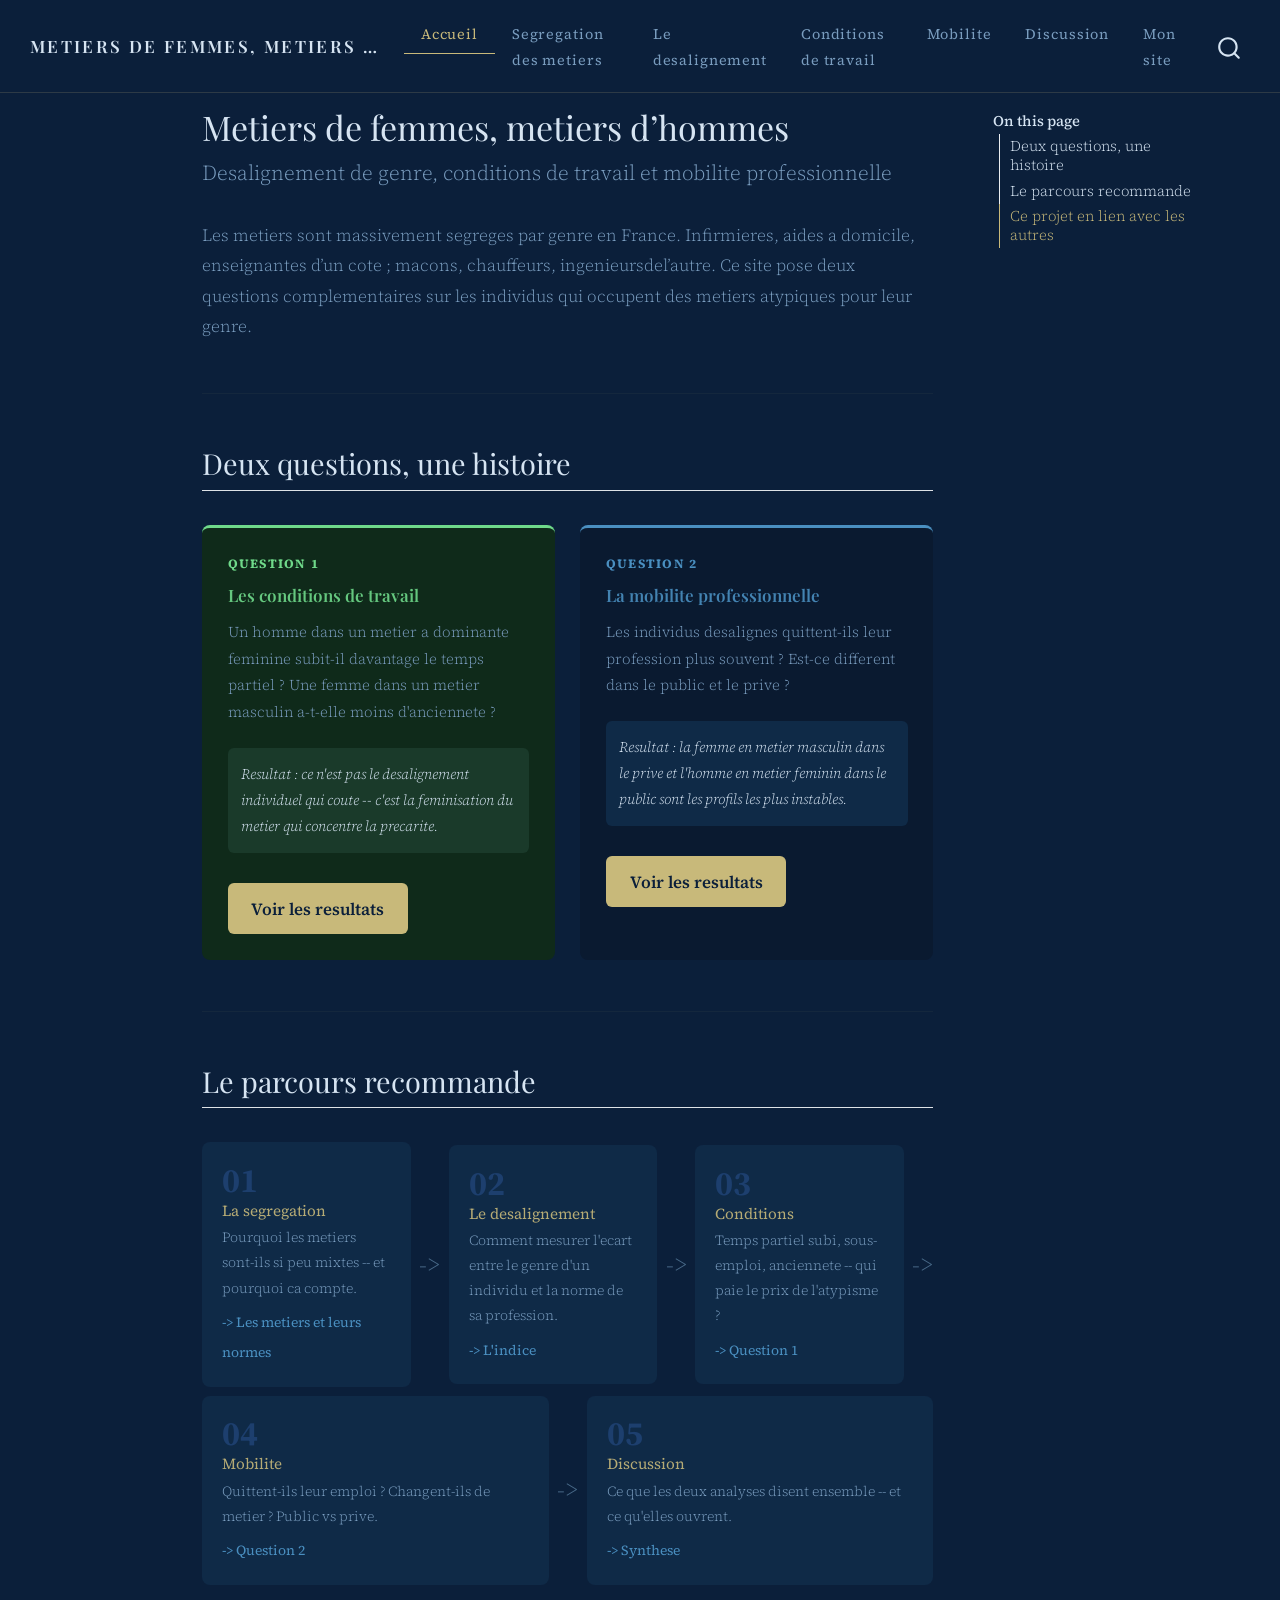
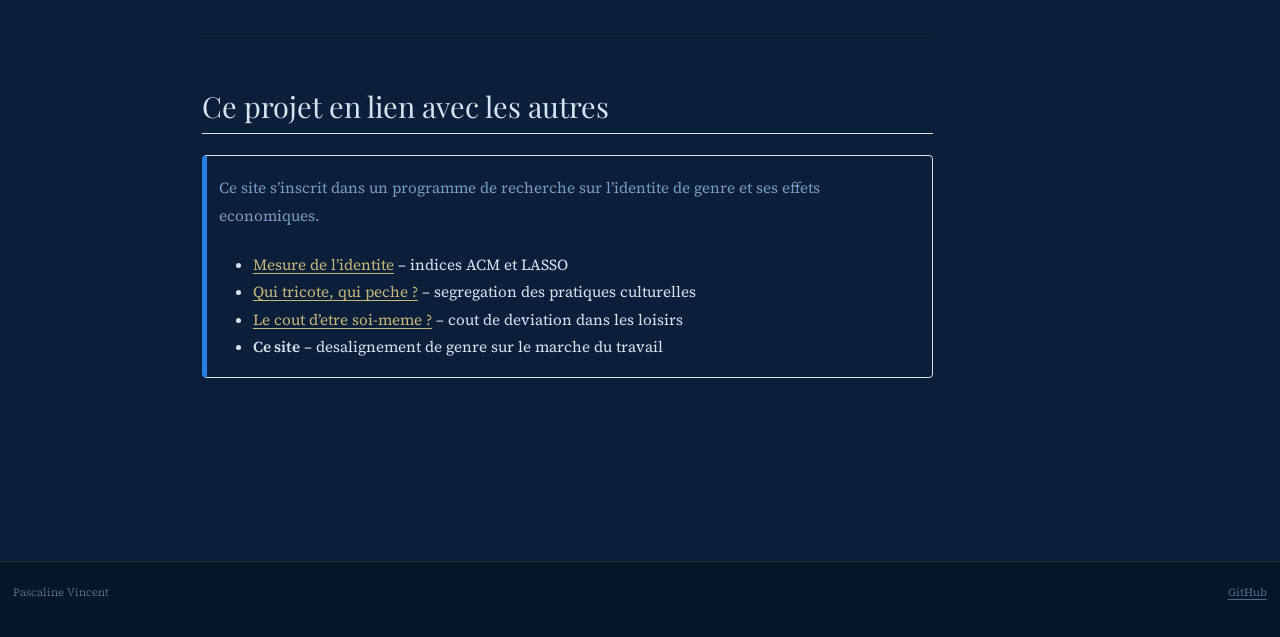
==== commit 39fd84db: "Add files via upload" ====
--- a/docs/index.html
+++ b/docs/index.html
@@ -117,6 +117,12 @@
   <li class="nav-item">
     <a class="nav-link" href="./discussion.html"> 
 <span class="menu-text">Discussion</span></a>
+  </li>  
+</ul>
+            <ul class="navbar-nav navbar-nav-scroll ms-auto">
+  <li class="nav-item">
+    <a class="nav-link" href="https://pascalinevincent.github.io/site/"> 
+<span class="menu-text">Mon site</span></a>
   </li>  
 </ul>
           </div> <!-- /navcollapse -->
